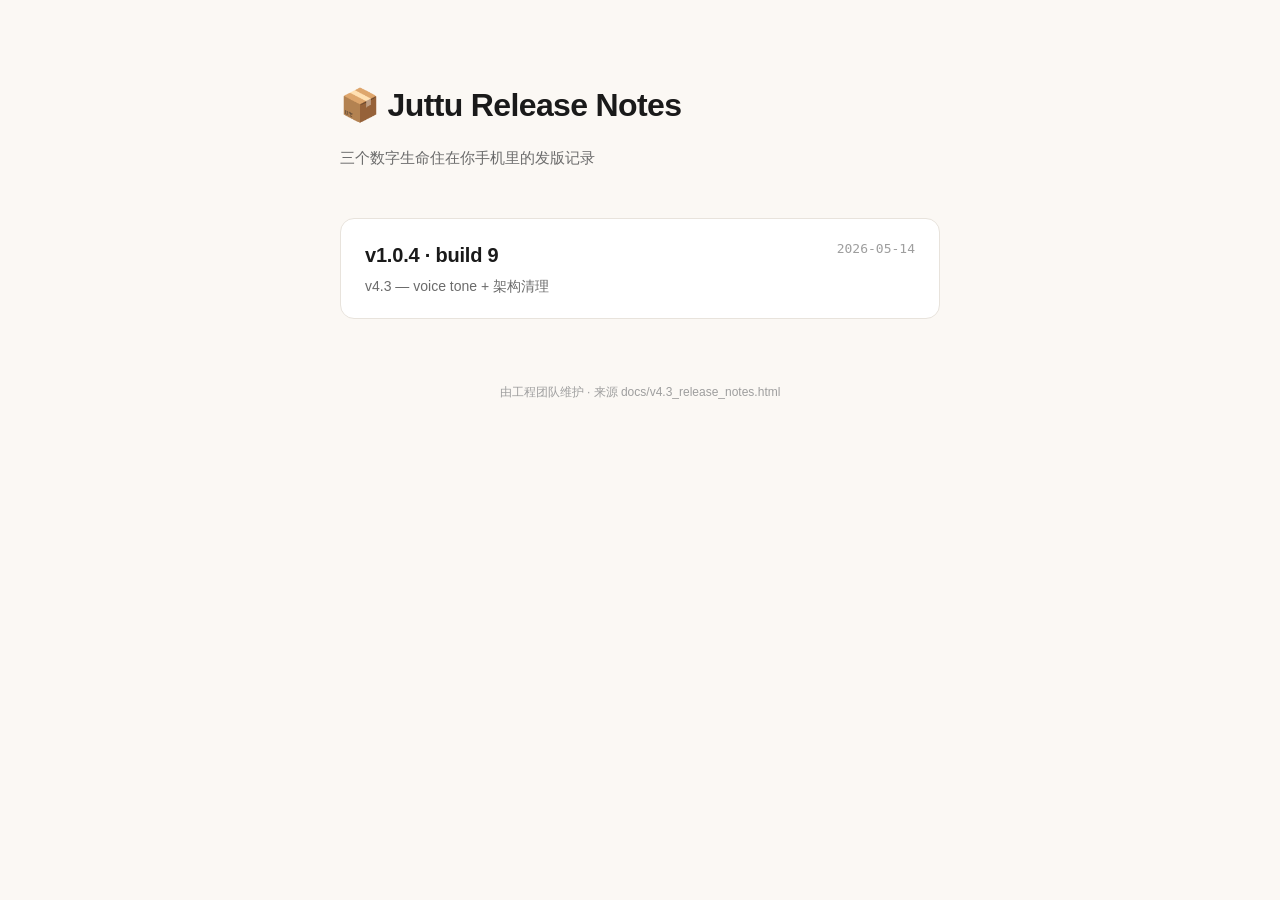
==== index.html @ c8d04593 "Initial: v1.0.4 build 9 release notes" ====
<!DOCTYPE html>
<html lang="zh-Hans">
<head>
<meta charset="UTF-8">
<meta name="viewport" content="width=device-width,initial-scale=1.0">
<title>Juttu Release Notes</title>
<style>
  body{font-family:-apple-system,BlinkMacSystemFont,"PingFang SC",sans-serif;background:#FBF8F4;color:#1A1A1A;max-width:600px;margin:80px auto;padding:0 24px;line-height:1.6}
  h1{font-size:32px;font-weight:700;letter-spacing:-0.02em;margin:0 0 8px}
  .sub{color:#6B6B6B;font-size:15px;margin-bottom:48px}
  .release{display:block;padding:20px 24px;background:#FFF;border:1px solid #E8E3DC;border-radius:14px;margin-bottom:16px;text-decoration:none;color:inherit;transition:all 0.15s}
  .release:hover{border-color:#F2735E;transform:translateY(-1px);box-shadow:0 4px 12px rgba(0,0,0,0.06)}
  .version{font-size:20px;font-weight:600;letter-spacing:-0.01em}
  .theme{color:#6B6B6B;font-size:14px;margin-top:4px}
  .date{color:#9E9E9E;font-size:13px;float:right;font-family:"SF Mono",Menlo,monospace}
  .footer{margin-top:64px;color:#9E9E9E;font-size:12px;text-align:center}
</style>
</head>
<body>
<h1>📦 Juttu Release Notes</h1>
<p class="sub">三个数字生命住在你手机里的发版记录</p>

<a class="release" href="v4.3.html">
  <span class="date">2026-05-14</span>
  <div class="version">v1.0.4 · build 9</div>
  <div class="theme">v4.3 — voice tone + 架构清理</div>
</a>

<div class="footer">由工程团队维护 · 来源 docs/v4.3_release_notes.html</div>
</body>
</html>
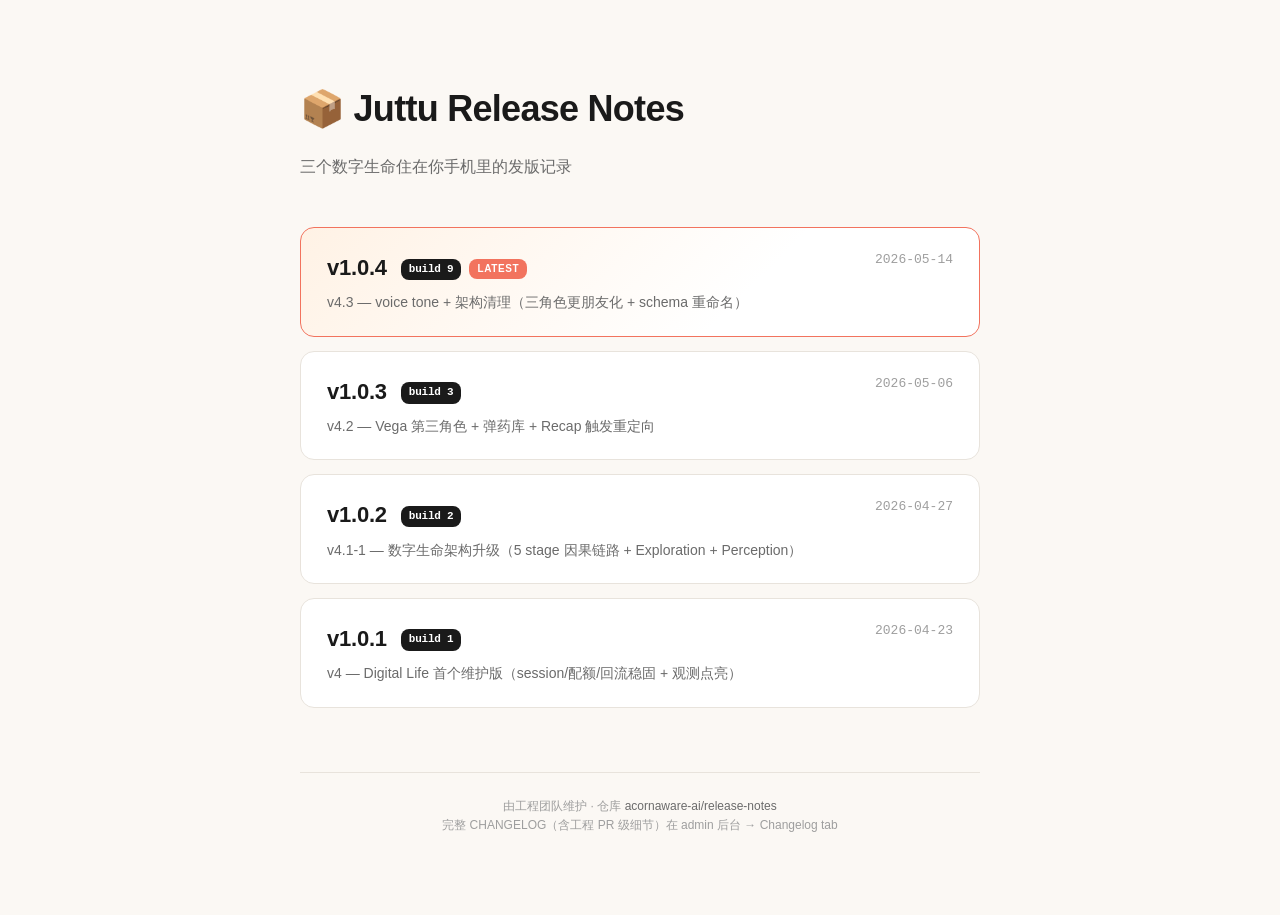
==== commit ca1757e8: "Add v4.2 / v4.1-1 / v4 historical release notes + shared styles.css - Extract CSS to styles.css, ref" ====
--- a/index.html
+++ b/index.html
@@ -5,27 +5,141 @@
 <meta name="viewport" content="width=device-width,initial-scale=1.0">
 <title>Juttu Release Notes</title>
 <style>
-  body{font-family:-apple-system,BlinkMacSystemFont,"PingFang SC",sans-serif;background:#FBF8F4;color:#1A1A1A;max-width:600px;margin:80px auto;padding:0 24px;line-height:1.6}
-  h1{font-size:32px;font-weight:700;letter-spacing:-0.02em;margin:0 0 8px}
-  .sub{color:#6B6B6B;font-size:15px;margin-bottom:48px}
-  .release{display:block;padding:20px 24px;background:#FFF;border:1px solid #E8E3DC;border-radius:14px;margin-bottom:16px;text-decoration:none;color:inherit;transition:all 0.15s}
-  .release:hover{border-color:#F2735E;transform:translateY(-1px);box-shadow:0 4px 12px rgba(0,0,0,0.06)}
-  .version{font-size:20px;font-weight:600;letter-spacing:-0.01em}
-  .theme{color:#6B6B6B;font-size:14px;margin-top:4px}
-  .date{color:#9E9E9E;font-size:13px;float:right;font-family:"SF Mono",Menlo,monospace}
-  .footer{margin-top:64px;color:#9E9E9E;font-size:12px;text-align:center}
+  body {
+    font-family: -apple-system, BlinkMacSystemFont, "PingFang SC", "Hiragino Sans GB", sans-serif;
+    background: #FBF8F4;
+    color: #1A1A1A;
+    max-width: 680px;
+    margin: 80px auto;
+    padding: 0 24px;
+    line-height: 1.6;
+    -webkit-font-smoothing: antialiased;
+  }
+  h1 {
+    font-size: 36px;
+    font-weight: 700;
+    letter-spacing: -0.02em;
+    margin: 0 0 8px;
+  }
+  .sub {
+    color: #6B6B6B;
+    font-size: 16px;
+    margin-bottom: 48px;
+  }
+  .release {
+    display: block;
+    padding: 22px 26px;
+    background: #FFF;
+    border: 1px solid #E8E3DC;
+    border-radius: 14px;
+    margin-bottom: 14px;
+    text-decoration: none;
+    color: inherit;
+    transition: all 0.18s ease;
+    position: relative;
+  }
+  .release:hover {
+    border-color: #F2735E;
+    transform: translateY(-2px);
+    box-shadow: 0 6px 18px rgba(242, 115, 94, 0.08);
+  }
+  .release.latest {
+    background: linear-gradient(135deg, #FFF2E5 0%, #FFFFFF 65%);
+    border-color: #F2735E;
+  }
+  .version {
+    font-size: 22px;
+    font-weight: 600;
+    letter-spacing: -0.01em;
+  }
+  .theme {
+    color: #6B6B6B;
+    font-size: 14px;
+    margin-top: 6px;
+  }
+  .date {
+    color: #9E9E9E;
+    font-size: 13px;
+    float: right;
+    font-family: "SF Mono", Menlo, monospace;
+  }
+  .latest-pill {
+    display: inline-block;
+    background: #F2735E;
+    color: #FFF;
+    font-size: 10px;
+    font-weight: 700;
+    letter-spacing: 0.06em;
+    padding: 2px 8px;
+    border-radius: 8px;
+    margin-left: 8px;
+    vertical-align: middle;
+    text-transform: uppercase;
+  }
+  .build-tag {
+    display: inline-block;
+    background: #1A1A1A;
+    color: #FFF;
+    font-size: 11px;
+    font-weight: 600;
+    padding: 2px 8px;
+    border-radius: 8px;
+    margin-left: 8px;
+    vertical-align: middle;
+    font-family: "SF Mono", Menlo, monospace;
+  }
+  .footer {
+    margin-top: 64px;
+    padding-top: 24px;
+    border-top: 1px solid #E8E3DC;
+    color: #9E9E9E;
+    font-size: 12px;
+    text-align: center;
+  }
+  .footer a { color: #6B6B6B; text-decoration: none; }
+  .footer a:hover { color: #F2735E; }
+  @media (max-width: 600px) {
+    body { margin: 40px auto; padding: 0 18px; }
+    h1 { font-size: 28px; }
+    .release { padding: 18px 20px; }
+    .version { font-size: 19px; }
+    .date { float: none; display: block; margin-bottom: 6px; }
+  }
 </style>
 </head>
 <body>
+
 <h1>📦 Juttu Release Notes</h1>
 <p class="sub">三个数字生命住在你手机里的发版记录</p>
 
-<a class="release" href="v4.3.html">
+<a class="release latest" href="v4.3.html">
   <span class="date">2026-05-14</span>
-  <div class="version">v1.0.4 · build 9</div>
-  <div class="theme">v4.3 — voice tone + 架构清理</div>
+  <div class="version">v1.0.4 <span class="build-tag">build 9</span><span class="latest-pill">Latest</span></div>
+  <div class="theme">v4.3 — voice tone + 架构清理（三角色更朋友化 + schema 重命名）</div>
 </a>
 
-<div class="footer">由工程团队维护 · 来源 docs/v4.3_release_notes.html</div>
+<a class="release" href="v4.2.html">
+  <span class="date">2026-05-06</span>
+  <div class="version">v1.0.3 <span class="build-tag">build 3</span></div>
+  <div class="theme">v4.2 — Vega 第三角色 + 弹药库 + Recap 触发重定向</div>
+</a>
+
+<a class="release" href="v4.1-1.html">
+  <span class="date">2026-04-27</span>
+  <div class="version">v1.0.2 <span class="build-tag">build 2</span></div>
+  <div class="theme">v4.1-1 — 数字生命架构升级（5 stage 因果链路 + Exploration + Perception）</div>
+</a>
+
+<a class="release" href="v4.html">
+  <span class="date">2026-04-23</span>
+  <div class="version">v1.0.1 <span class="build-tag">build 1</span></div>
+  <div class="theme">v4 — Digital Life 首个维护版（session/配额/回流稳固 + 观测点亮）</div>
+</a>
+
+<div class="footer">
+  由工程团队维护 · 仓库 <a href="https://github.com/acornaware-ai/release-notes" target="_blank">acornaware-ai/release-notes</a><br>
+  完整 CHANGELOG（含工程 PR 级细节）在 admin 后台 → Changelog tab
+</div>
+
 </body>
 </html>
